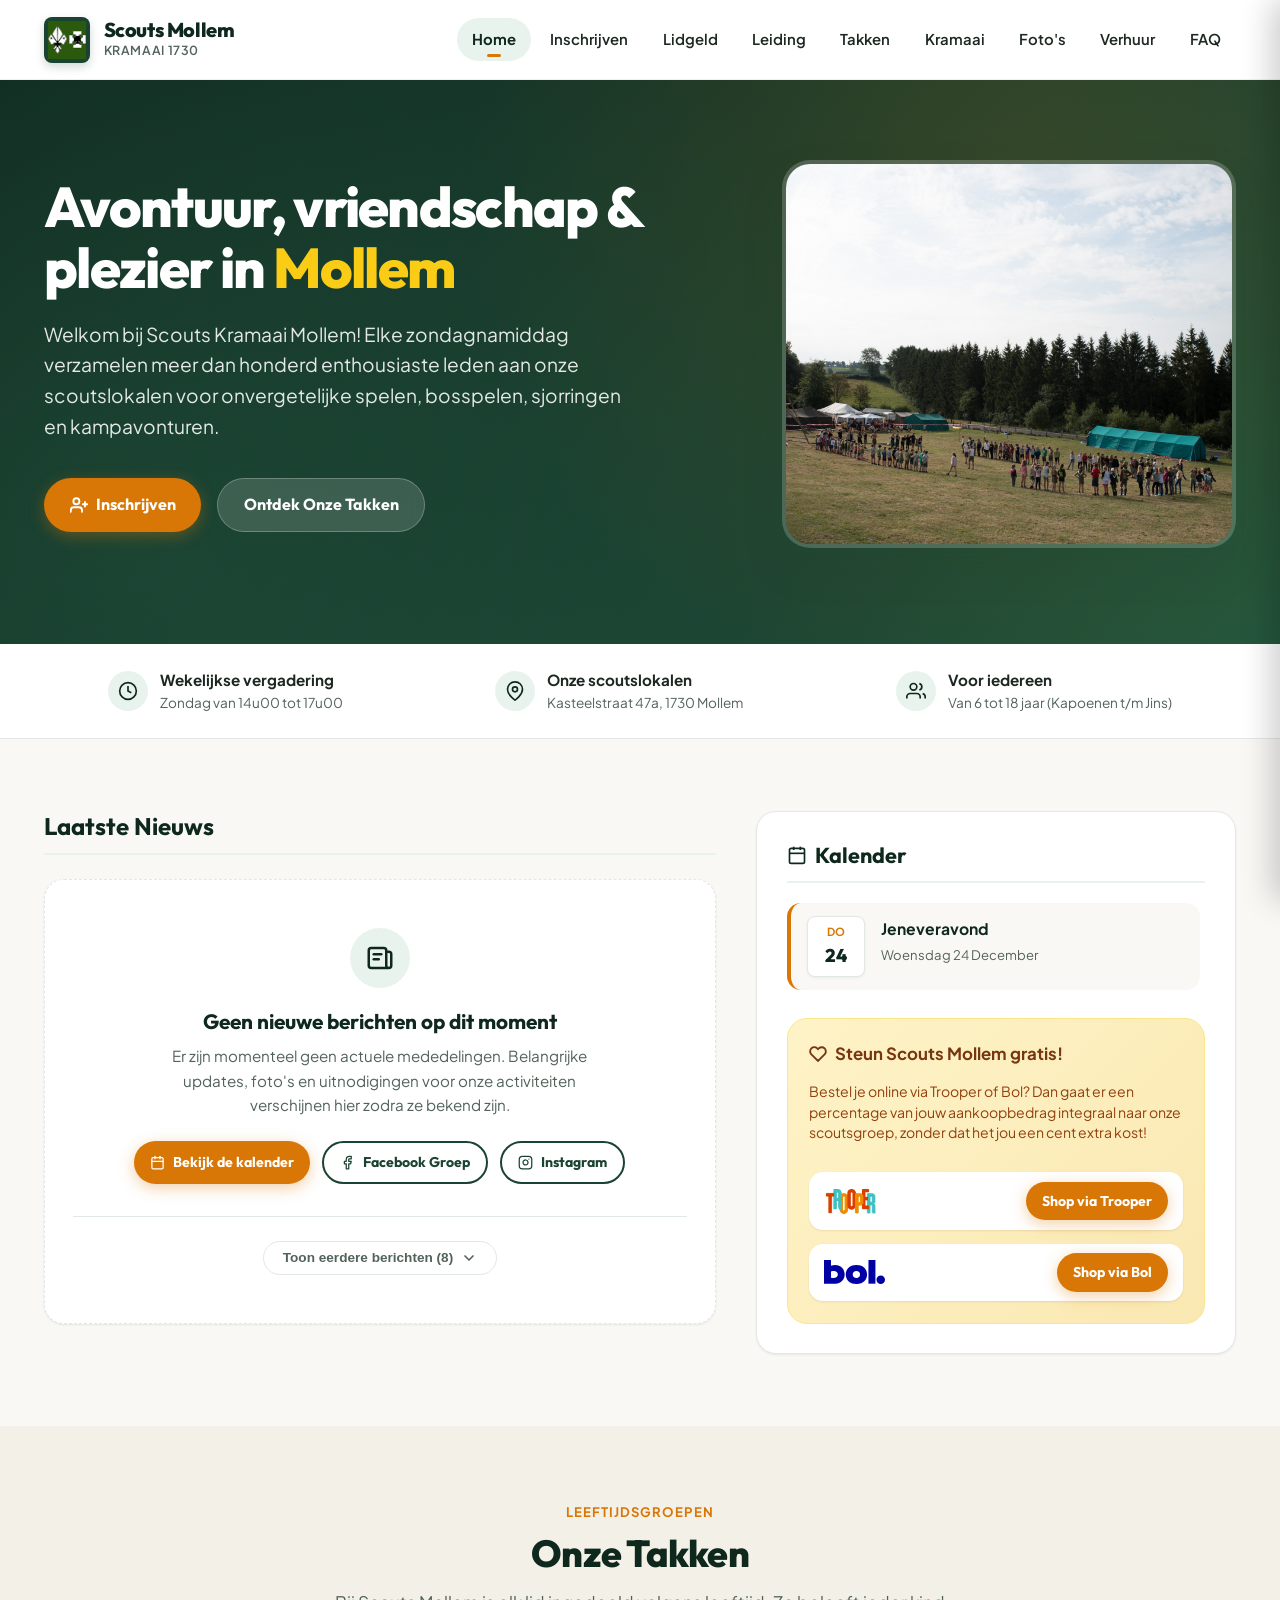
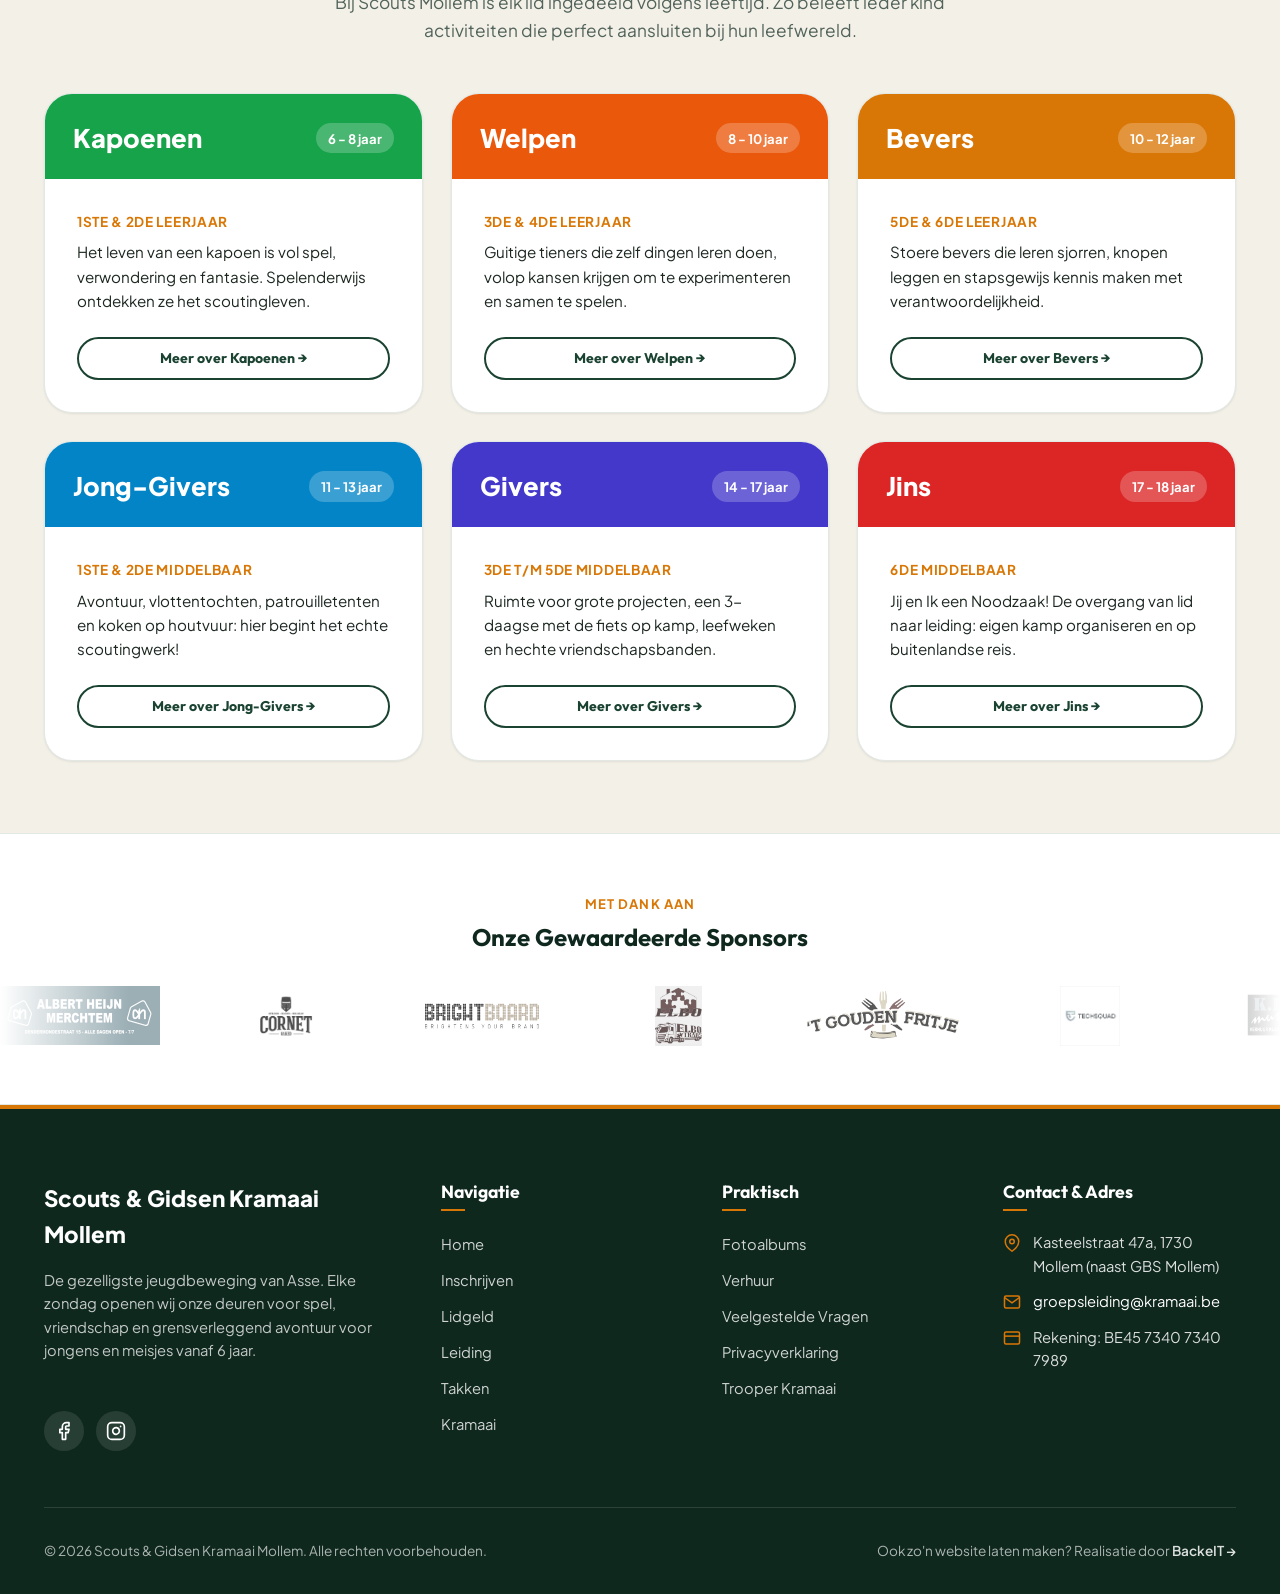
==== index.html @ 18ff83f7 "Initial commit" ====
<!DOCTYPE html>
<html lang="nl">

<head>
  <meta charset="UTF-8" />
  <meta name="viewport" content="width=device-width, initial-scale=1.0" />
  <title>Scouts & Gidsen Kramaai Mollem | Welkom</title>
  <meta name="description"
    content="Officiële website van Scouts & Gidsen Kramaai Mollem. Ontdek onze wekelijkse vergaderingen, takken, kalender, inschrijvingen en sfeerbeelden." />
  <link rel="icon" type="image/png" href="assets/images/brand/favicon.png" />
  <link rel="stylesheet" href="assets/css/style.css" />
  <script src="assets/js/components.js"></script>
</head>

<body>

  <!-- Navigatie Component -->
  <site-header></site-header>

  <main>
    <!-- Hero Sectie -->
    <section class="hero">
      <div class="container hero-grid">
        <div class="hero-content">
          <h1 class="hero-title">
            Avontuur, vriendschap & plezier in <span>Mollem</span>
          </h1>
          <p class="hero-description">
            Welkom bij Scouts Kramaai Mollem! Elke zondagnamiddag verzamelen meer dan honderd enthousiaste
            leden aan onze scoutslokalen voor onvergetelijke spelen, bosspelen, sjorringen en kampavonturen.
          </p>
          <div class="hero-actions">
            <a href="inschrijven.html" class="btn btn-primary">
              <svg width="18" height="18" viewBox="0 0 24 24" fill="none" stroke="currentColor" stroke-width="2.5"
                stroke-linecap="round" stroke-linejoin="round">
                <path d="M16 21v-2a4 4 0 0 0-4-4H5a4 4 0 0 0-4 4v2"></path>
                <circle cx="8.5" cy="7" r="4"></circle>
                <line x1="20" y1="8" x2="20" y2="14"></line>
                <line x1="23" y1="11" x2="17" y2="11"></line>
              </svg>
              Inschrijven
            </a>
            <a href="takken.html" class="btn btn-secondary">Ontdek Onze Takken</a>
          </div>
        </div>

        <div class="hero-card">
          <img src="assets/images/hero/kamp-1.jpg" alt="Scouts Kramaai Mollem op kamp" />
        </div>
      </div>
    </section>

    <!-- Belangrijke Info Strook -->
    <section style="background:var(--color-surface); border-bottom:1px solid var(--color-border); padding:1.5rem 0;">
      <div class="container"
        style="display:flex; flex-wrap:wrap; justify-content:space-around; gap:1.5rem; text-align:center;">
        <div style="display:flex; align-items:center; gap:0.75rem;">
          <div
            style="width:40px; height:40px; border-radius:50%; background:var(--color-primary-subtle); display:flex; align-items:center; justify-content:center; color:var(--color-primary-dark);">
            <svg width="20" height="20" viewBox="0 0 24 24" fill="none" stroke="currentColor" stroke-width="2">
              <circle cx="12" cy="12" r="10"></circle>
              <polyline points="12 6 12 12 16 14"></polyline>
            </svg>
          </div>
          <div style="text-align:left;">
            <div style="font-weight:700; font-size:0.95rem;">Wekelijkse vergadering</div>
            <div style="font-size:0.85rem; color:var(--color-text-muted);">Zondag van 14u00 tot 17u00</div>
          </div>
        </div>

        <div style="display:flex; align-items:center; gap:0.75rem;">
          <div
            style="width:40px; height:40px; border-radius:50%; background:var(--color-primary-subtle); display:flex; align-items:center; justify-content:center; color:var(--color-primary-dark);">
            <svg width="20" height="20" viewBox="0 0 24 24" fill="none" stroke="currentColor" stroke-width="2">
              <path d="M21 10c0 7-9 13-9 13s-9-6-9-13a9 9 0 0 1 18 0z"></path>
              <circle cx="12" cy="10" r="3"></circle>
            </svg>
          </div>
          <div style="text-align:left;">
            <div style="font-weight:700; font-size:0.95rem;">Onze scoutslokalen</div>
            <div style="font-size:0.85rem; color:var(--color-text-muted);">Kasteelstraat 47a, 1730 Mollem</div>
          </div>
        </div>

        <div style="display:flex; align-items:center; gap:0.75rem;">
          <div
            style="width:40px; height:40px; border-radius:50%; background:var(--color-primary-subtle); display:flex; align-items:center; justify-content:center; color:var(--color-primary-dark);">
            <svg width="20" height="20" viewBox="0 0 24 24" fill="none" stroke="currentColor" stroke-width="2">
              <path d="M17 21v-2a4 4 0 0 0-4-4H5a4 4 0 0 0-4 4v2"></path>
              <circle cx="9" cy="7" r="4"></circle>
              <path d="M23 21v-2a4 4 0 0 0-3-3.87"></path>
              <path d="M16 3.13a4 4 0 0 1 0 7.75"></path>
            </svg>
          </div>
          <div style="text-align:left;">
            <div style="font-weight:700; font-size:0.95rem;">Voor iedereen</div>
            <div style="font-size:0.85rem; color:var(--color-text-muted);">Van 6 tot 18 jaar (Kapoenen t/m Jins)</div>
          </div>
        </div>
      </div>
    </section>

    <!-- Main Content: Nieuws & Kalender (Live Feeds) -->
    <section class="section" id="nieuws-kalender">
      <div class="container">
        <div class="home-split-grid">

          <!-- Linkerkolom: Nieuwsberichten -->
          <div class="news-feed-column">
            <div class="news-header-box">
              <h2>Laatste Nieuws</h2>
            </div>

            <div id="newsFeedContainer">
              <div style="padding:2rem; text-align:center; color:var(--color-text-muted);">
                <p>Nieuwsberichten laden...</p>
              </div>
            </div>
          </div>

          <!-- Rechterkolom: Kalender & Steunacties -->
          <aside class="calendar-column" id="kalender">
            <div class="calendar-box">
              <div class="calendar-header">
                <h3>
                  <svg width="20" height="20" viewBox="0 0 24 24" fill="none" stroke="currentColor" stroke-width="2">
                    <rect x="3" y="4" width="18" height="18" rx="2" ry="2"></rect>
                    <line x1="16" y1="2" x2="16" y2="6"></line>
                    <line x1="8" y1="2" x2="8" y2="6"></line>
                    <line x1="3" y1="10" x2="21" y2="10"></line>
                  </svg>
                  Kalender
                </h3>
              </div>

              <!-- Dynamische Kalender Items -->
              <div class="calendar-list" id="calendarListContainer">
                <div style="padding:1.5rem 0; text-align:center; color:var(--color-text-muted);">
                  <p>Kalender laden...</p>
                </div>
              </div>

              <!-- Trooper & Steun Acties -->
              <div class="steun-widget">
                <div class="steun-title">
                  <svg width="18" height="18" viewBox="0 0 24 24" fill="none" stroke="currentColor" stroke-width="2.5">
                    <path
                      d="M20.84 4.61a5.5 5.5 0 0 0-7.78 0L12 5.67l-1.06-1.06a5.5 5.5 0 0 0-7.78 7.78l1.06 1.06L12 21.23l7.78-7.78 1.06-1.06a5.5 5.5 0 0 0 0-7.78z">
                    </path>
                  </svg>
                  Steun Scouts Mollem gratis!
                </div>
                <p class="steun-text">
                  Bestel je online via Trooper of Bol? Dan gaat er een percentage van jouw aankoopbedrag integraal naar
                  onze
                  scoutsgroep, zonder dat het jou een cent extra kost!
                </p>
                <div class="steun-badge">
                  <img src="assets/images/brand/trooper.gif" alt="Trooper logo" />
                  <a href="https://www.trooper.be/kramaai" target="_blank" rel="noopener noreferrer"
                    class="btn btn-sm btn-primary">
                    Shop via Trooper
                  </a>
                </div>
                <div class="steun-badge">
                  <img src="assets/images/brand/bol.svg" alt="Bol logo" style="height: 24px; width: auto;" />
                  <a href="https://partner.bol.com/click/click?p=2&t=url&s=39069&f=TXL&url=https%3A%2F%2Fwww.bol.com%2Fbe%2F&name=de%20winkel%20van%20ons%20allemaal"
                    target="_blank" rel="noopener noreferrer" class="btn btn-sm btn-primary">
                    Shop via Bol
                  </a>
                </div>
              </div>
            </div>
          </aside>

        </div>
      </div>
    </section>

    <!-- Takken Highlight Sectie -->
    <section class="section section-alt">
      <div class="container">
        <div class="section-header">
          <span class="section-tag">Leeftijdsgroepen</span>
          <h2 class="section-title">Onze Takken</h2>
          <p class="section-subtitle">
            Bij Scouts Mollem is elk lid ingedeeld volgens leeftijd. Zo beleeft ieder kind activiteiten die perfect
            aansluiten bij hun leefwereld.
          </p>
        </div>

        <div class="takken-grid">
          <!-- Kapoenen -->
          <div class="tak-card">
            <div class="tak-card-header" style="background:var(--tak-kapoenen);">
              <span class="tak-card-title">Kapoenen</span>
              <span class="tak-card-age">6 - 8 jaar</span>
            </div>
            <div class="tak-card-body">
              <div class="tak-card-grades">1ste & 2de leerjaar</div>
              <p class="tak-card-desc">Het leven van een kapoen is vol spel, verwondering en fantasie. Spelenderwijs
                ontdekken ze het scoutingleven.</p>
              <a href="takken.html#kapoenen" class="btn btn-outline btn-sm">Meer over Kapoenen &rarr;</a>
            </div>
          </div>

          <!-- Welpen -->
          <div class="tak-card">
            <div class="tak-card-header" style="background:var(--tak-welpen);">
              <span class="tak-card-title">Welpen</span>
              <span class="tak-card-age">8 - 10 jaar</span>
            </div>
            <div class="tak-card-body">
              <div class="tak-card-grades">3de & 4de leerjaar</div>
              <p class="tak-card-desc">Guitige tieners die zelf dingen leren doen, volop kansen krijgen om te
                experimenteren en samen te spelen.</p>
              <a href="takken.html#welpen" class="btn btn-outline btn-sm">Meer over Welpen &rarr;</a>
            </div>
          </div>

          <!-- Bevers -->
          <div class="tak-card">
            <div class="tak-card-header" style="background:var(--tak-bevers);">
              <span class="tak-card-title">Bevers</span>
              <span class="tak-card-age">10 - 12 jaar</span>
            </div>
            <div class="tak-card-body">
              <div class="tak-card-grades">5de & 6de leerjaar</div>
              <p class="tak-card-desc">Stoere bevers die leren sjorren, knopen leggen en stapsgewijs kennis maken met
                verantwoordelijkheid.</p>
              <a href="takken.html#bevers" class="btn btn-outline btn-sm">Meer over Bevers &rarr;</a>
            </div>
          </div>

          <!-- Jong-Givers -->
          <div class="tak-card">
            <div class="tak-card-header" style="background:var(--tak-jonggivers);">
              <span class="tak-card-title">Jong-Givers</span>
              <span class="tak-card-age">11 - 13 jaar</span>
            </div>
            <div class="tak-card-body">
              <div class="tak-card-grades">1ste & 2de middelbaar</div>
              <p class="tak-card-desc">Avontuur, vlottentochten, patrouilletenten en koken op houtvuur: hier begint het
                echte scoutingwerk!</p>
              <a href="takken.html#jonggivers" class="btn btn-outline btn-sm">Meer over Jong-Givers &rarr;</a>
            </div>
          </div>

          <!-- Givers -->
          <div class="tak-card">
            <div class="tak-card-header" style="background:var(--tak-givers);">
              <span class="tak-card-title">Givers</span>
              <span class="tak-card-age">14 - 17 jaar</span>
            </div>
            <div class="tak-card-body">
              <div class="tak-card-grades">3de t/m 5de middelbaar</div>
              <p class="tak-card-desc">Ruimte voor grote projecten, een 3-daagse met de fiets op kamp, leefweken en
                hechte vriendschapsbanden.</p>
              <a href="takken.html#givers" class="btn btn-outline btn-sm">Meer over Givers &rarr;</a>
            </div>
          </div>

          <!-- Jins -->
          <div class="tak-card">
            <div class="tak-card-header" style="background:var(--tak-jins);">
              <span class="tak-card-title">Jins</span>
              <span class="tak-card-age">17 - 18 jaar</span>
            </div>
            <div class="tak-card-body">
              <div class="tak-card-grades">6de middelbaar</div>
              <p class="tak-card-desc">Jij en Ik een Noodzaak! De overgang van lid naar leiding: eigen kamp organiseren
                en op buitenlandse reis.</p>
              <a href="takken.html#jins" class="btn btn-outline btn-sm">Meer over Jins &rarr;</a>
            </div>
          </div>
        </div>
      </div>
    </section>

    <!-- Sponsor Carrousel / Marquee -->
    <section class="sponsors-section">
      <div class="container">
        <div class="sponsors-title-wrap">
          <span class="section-tag">Met dank aan</span>
          <h3 style="font-size:1.5rem; color:var(--color-primary-dark);">Onze Gewaardeerde Sponsors</h3>
        </div>
      </div>
      <div class="sponsors-track-container">
        <div class="sponsors-track" id="sponsorsTrack">
          <!-- Dynamisch gevuld via main.js & data.js -->
        </div>
      </div>
    </section>
  </main>

  <!-- Footer Component -->
  <site-footer></site-footer>

  <script src="assets/js/data.js"></script>
  <script src="assets/js/main.js"></script>
  <script src="assets/js/calendar-news.js"></script>
</body>

</html>
---- assets/css/style.css ----
/* ==========================================================================
   Scouts & Gidsen Kramaai Mollem - Stijlgids & Design Systeem
   Zero-dependency Vanilla CSS met moderne scouts-identiteit
   ========================================================================== */

@import url('https://fonts.googleapis.com/css2?family=Outfit:wght@400;500;600;700;800&family=Plus+Jakarta+Sans:ital,wght@0,400;0,500;0,600;0,700;1,400&display=swap');

:root {
  /* Scouts Kleurenpalet */
  --color-primary: #1b4332;
  --color-primary-dark: #0f281e;
  --color-primary-light: #2d6a4f;
  --color-primary-subtle: #e8f3ee;
  
  --color-accent: #d97706;
  --color-accent-hover: #b45309;
  --color-accent-light: #fef3c7;
  
  --color-warm-khaki: #f4ede4;
  --color-warm-bg: #faf8f5;
  --color-surface: #ffffff;
  --color-surface-hover: #f9fbf9;
  
  --color-text-main: #1c2720;
  --color-text-muted: #52635a;
  --color-text-light: #ffffff;
  
  --color-border: #e2e8e4;
  --color-border-subtle: #edf2ee;

  /* Takken Identiteitskleuren */
  --tak-kapoenen: #16a34a;
  --tak-welpen: #ea580c;
  --tak-bevers: #d97706;
  --tak-jonggivers: #0284c7;
  --tak-givers: #4338ca;
  --tak-jins: #dc2626;
  --tak-groep: #1b4332;

  /* Typografie & Maatvoering */
  --font-heading: 'Outfit', -apple-system, BlinkMacSystemFont, 'Segoe UI', Roboto, sans-serif;
  --font-body: 'Plus Jakarta Sans', -apple-system, BlinkMacSystemFont, 'Segoe UI', Roboto, sans-serif;

  --shadow-sm: 0 1px 3px rgba(0, 0, 0, 0.05), 0 1px 2px rgba(0, 0, 0, 0.03);
  --shadow-md: 0 4px 12px rgba(27, 67, 50, 0.08), 0 2px 4px rgba(0, 0, 0, 0.04);
  --shadow-lg: 0 12px 30px rgba(27, 67, 50, 0.12), 0 4px 10px rgba(0, 0, 0, 0.06);
  --shadow-xl: 0 20px 40px rgba(27, 67, 50, 0.16);

  --radius-sm: 8px;
  --radius-md: 14px;
  --radius-lg: 20px;
  --radius-xl: 28px;
  --radius-full: 9999px;

  --header-height: 80px;
  --transition: all 0.25s cubic-bezier(0.16, 1, 0.3, 1);
}

/* Reset & Basis */
*, *::before, *::after {
  box-sizing: border-box;
  margin: 0;
  padding: 0;
}

html {
  scroll-behavior: smooth;
  font-size: 16px;
}

body {
  font-family: var(--font-body);
  color: var(--color-text-main);
  background-color: var(--color-warm-bg);
  line-height: 1.6;
  -webkit-font-smoothing: antialiased;
  -moz-osx-font-smoothing: grayscale;
  display: flex;
  flex-direction: column;
  min-height: 100vh;
}

h1, h2, h3, h4, h5, h6 {
  font-family: var(--font-heading);
  font-weight: 700;
  line-height: 1.25;
  color: var(--color-primary-dark);
  overflow-wrap: break-word;
  word-wrap: break-word;
}

p {
  margin-bottom: 1rem;
}

p:last-child {
  margin-bottom: 0;
}

a {
  color: var(--color-primary-light);
  text-decoration: none;
  transition: var(--transition);
}

a:hover {
  color: var(--color-accent);
}

img {
  max-width: 100%;
  height: auto;
  display: block;
}

.container {
  width: 100%;
  max-width: 1240px;
  margin: 0 auto;
  padding: 0 1.5rem;
}

/* ==========================================================================
   Header & Navigatiebar
   ========================================================================== */
.site-header {
  position: sticky;
  top: 0;
  z-index: 1000;
  background: rgba(255, 255, 255, 0.92);
  backdrop-filter: blur(14px);
  -webkit-backdrop-filter: blur(14px);
  border-bottom: 1px solid rgba(27, 67, 50, 0.08);
  height: var(--header-height);
  display: flex;
  align-items: center;
  transition: var(--transition);
}

.nav-wrapper {
  display: flex;
  align-items: center;
  justify-content: space-between;
  width: 100%;
}

.brand-link {
  display: flex;
  align-items: center;
  gap: 0.85rem;
  text-decoration: none;
}

.brand-logo {
  width: 46px;
  height: 46px;
  border-radius: var(--radius-sm);
  background: var(--color-primary);
  display: flex;
  align-items: center;
  justify-content: center;
  box-shadow: 0 4px 10px rgba(27, 67, 50, 0.2);
  overflow: hidden;
  padding: 4px;
}

.brand-logo img {
  width: 100%;
  height: 100%;
  object-fit: contain;
}

.brand-title {
  display: flex;
  flex-direction: column;
}

.brand-title .group-name {
  font-family: var(--font-heading);
  font-weight: 800;
  font-size: 1.25rem;
  color: var(--color-primary-dark);
  letter-spacing: -0.02em;
  line-height: 1.1;
}

.brand-title .group-tag {
  font-size: 0.78rem;
  color: var(--color-text-muted);
  font-weight: 600;
  text-transform: uppercase;
  letter-spacing: 0.05em;
}

.main-nav {
  display: flex;
  align-items: center;
  gap: 0.25rem;
}

.nav-list {
  display: flex;
  align-items: center;
  list-style: none;
  gap: 0.25rem;
}

.nav-link {
  padding: 0.6rem 0.95rem;
  font-size: 0.93rem;
  font-weight: 600;
  color: var(--color-text-main);
  border-radius: var(--radius-full);
  transition: var(--transition);
  position: relative;
  display: inline-flex;
  align-items: center;
}

.nav-link:hover {
  color: var(--color-primary);
  background: var(--color-primary-subtle);
}

.nav-link.active {
  color: var(--color-primary-dark);
  background: var(--color-primary-subtle);
  font-weight: 700;
}

.nav-link.active::after {
  content: '';
  position: absolute;
  bottom: 4px;
  left: 50%;
  transform: translateX(-50%);
  width: 14px;
  height: 3px;
  background: var(--color-accent);
  border-radius: var(--radius-full);
}

.nav-cta {
  background: var(--color-accent) !important;
  color: #ffffff !important;
  box-shadow: 0 2px 8px rgba(217, 119, 6, 0.3);
  margin-left: 0.5rem;
}

.nav-cta:hover {
  background: var(--color-accent-hover) !important;
  box-shadow: 0 4px 12px rgba(217, 119, 6, 0.4);
  transform: translateY(-1px);
}

/* Mobiel Menu Toggle */
.mobile-toggle {
  display: none;
  background: transparent;
  border: none;
  cursor: pointer;
  padding: 0.5rem;
  border-radius: var(--radius-sm);
  color: var(--color-primary-dark);
}

.mobile-toggle svg {
  width: 28px;
  height: 28px;
}

/* ==========================================================================
   Hero Sectie
   ========================================================================== */
.hero {
  position: relative;
  background: linear-gradient(135deg, var(--color-primary-dark) 0%, var(--color-primary) 70%, #22573d 100%);
  color: #ffffff;
  padding: 5rem 0 6rem;
  overflow: hidden;
}

.hero::before {
  content: '';
  position: absolute;
  top: 0;
  left: 0;
  right: 0;
  bottom: 0;
  background: radial-gradient(circle at 80% 20%, rgba(217, 119, 6, 0.15), transparent 50%),
              radial-gradient(circle at 10% 80%, rgba(45, 106, 79, 0.3), transparent 60%);
  pointer-events: none;
}

.hero-grid {
  display: grid;
  grid-template-columns: 1.2fr 0.8fr;
  gap: 3.5rem;
  align-items: center;
  position: relative;
  z-index: 1;
}

.hero-badge {
  display: inline-flex;
  align-items: center;
  gap: 0.5rem;
  background: rgba(255, 255, 255, 0.12);
  backdrop-filter: blur(8px);
  padding: 0.4rem 1rem;
  border-radius: var(--radius-full);
  font-size: 0.85rem;
  font-weight: 600;
  color: #ffffff;
  border: 1px solid rgba(255, 255, 255, 0.2);
  margin-bottom: 1.5rem;
}

.hero-badge .dot {
  width: 8px;
  height: 8px;
  background: var(--color-accent);
  border-radius: 50%;
  box-shadow: 0 0 10px var(--color-accent);
}

.hero-title {
  font-size: 3.5rem;
  font-weight: 800;
  color: #ffffff;
  line-height: 1.1;
  letter-spacing: -0.03em;
  margin-bottom: 1.25rem;
}

.hero-title span {
  color: #facc15;
}

.hero-description {
  font-size: 1.2rem;
  color: rgba(255, 255, 255, 0.88);
  margin-bottom: 2.25rem;
  max-width: 600px;
  line-height: 1.6;
}

.hero-actions {
  display: flex;
  flex-wrap: wrap;
  gap: 1rem;
}

.hero-card {
  position: relative;
  border-radius: var(--radius-xl);
  overflow: hidden;
  box-shadow: var(--shadow-xl);
  border: 4px solid rgba(255, 255, 255, 0.15);
  background: rgba(255, 255, 255, 0.05);
}

.hero-card img {
  width: 100%;
  height: 380px;
  object-fit: cover;
  transition: transform 0.6s ease;
}

.hero-card:hover img {
  transform: scale(1.03);
}

.hero-card-badge {
  position: absolute;
  bottom: 1.25rem;
  left: 1.25rem;
  right: 1.25rem;
  background: rgba(15, 40, 30, 0.85);
  backdrop-filter: blur(10px);
  padding: 1rem 1.25rem;
  border-radius: var(--radius-md);
  border: 1px solid rgba(255, 255, 255, 0.15);
  display: flex;
  justify-content: space-between;
  align-items: center;
}

.hero-card-badge .loc-title {
  font-weight: 700;
  font-size: 1.05rem;
  color: #ffffff;
}

.hero-card-badge .loc-sub {
  font-size: 0.82rem;
  color: rgba(255, 255, 255, 0.75);
}

/* Knoppen */
.btn {
  display: inline-flex;
  align-items: center;
  justify-content: center;
  gap: 0.5rem;
  font-family: var(--font-heading);
  font-weight: 700;
  font-size: 1rem;
  padding: 0.85rem 1.6rem;
  border-radius: var(--radius-full);
  cursor: pointer;
  transition: var(--transition);
  border: none;
  text-decoration: none;
  white-space: nowrap;
}

.btn-primary {
  background: var(--color-accent);
  color: #ffffff;
  box-shadow: 0 4px 15px rgba(217, 119, 6, 0.35);
}

.btn-primary:hover {
  background: var(--color-accent-hover);
  color: #ffffff;
  transform: translateY(-2px);
  box-shadow: 0 6px 20px rgba(217, 119, 6, 0.45);
}

.btn-secondary {
  background: rgba(255, 255, 255, 0.15);
  color: #ffffff;
  backdrop-filter: blur(6px);
  border: 1px solid rgba(255, 255, 255, 0.25);
}

.btn-secondary:hover {
  background: rgba(255, 255, 255, 0.25);
  color: #ffffff;
  transform: translateY(-2px);
}

.btn-outline {
  background: transparent;
  color: var(--color-primary);
  border: 2px solid var(--color-primary);
}

.btn-outline:hover {
  background: var(--color-primary);
  color: #ffffff;
}

.btn-white {
  background: #ffffff;
  color: var(--color-primary-dark);
  border: 2px solid var(--color-primary);
  font-weight: 600;
}

.btn-white:hover {
  background: var(--color-primary-dark);
  color: #ffffff;
  border-color: var(--color-primary-dark);
  transform: translateY(-2px);
  box-shadow: var(--shadow-sm);
}

.btn-sm {
  padding: 0.5rem 1rem;
  font-size: 0.88rem;
}

/* ==========================================================================
   Secties & Lay-out
   ========================================================================== */
.section {
  padding: 4.5rem 0;
}

.section-alt {
  background-color: var(--color-warm-khaki);
  background-color: #f3f0e8;
}

.section-header {
  text-align: center;
  max-width: 680px;
  margin: 0 auto 3rem;
}

.section-tag {
  display: inline-block;
  font-size: 0.82rem;
  font-weight: 700;
  text-transform: uppercase;
  letter-spacing: 0.08em;
  color: var(--color-accent);
  margin-bottom: 0.5rem;
}

.section-title {
  font-size: 2.35rem;
  font-weight: 800;
  color: var(--color-primary-dark);
  margin-bottom: 0.75rem;
  letter-spacing: -0.02em;
}

.section-subtitle {
  font-size: 1.08rem;
  color: var(--color-text-muted);
}

/* Cards & Surface */
.card {
  background: var(--color-surface);
  border-radius: var(--radius-lg);
  padding: 2rem;
  box-shadow: var(--shadow-sm);
  border: 1px solid var(--color-border);
  transition: var(--transition);
}

.card:hover {
  box-shadow: var(--shadow-md);
  transform: translateY(-2px);
}

.verhuur-status-card {
  padding: 2.5rem;
  text-align: center;
  margin-bottom: 2.5rem;
  display: flex;
  flex-direction: column;
  align-items: center;
}

.verhuur-status-card .btn {
  margin: 0 auto;
  max-width: 100%;
}

.faq-contact-card {
  max-width: 840px;
  margin: 3rem auto 0;
  text-align: center;
  padding: 2.5rem;
  background: var(--color-warm-khaki);
  border: none;
  display: flex;
  flex-direction: column;
  align-items: center;
}

.faq-contact-card .btn {
  margin: 0 auto;
  max-width: 100%;
}

.privacy-card {
  padding: 2.5rem;
  margin-bottom: 2rem;
}

.page-banner-title,
.section > .container > h1[style*="font-size:3rem"] {
  font-size: clamp(1.85rem, 6vw, 3rem) !important;
  color: #ffffff !important;
  margin-bottom: 1rem;
  word-wrap: break-word;
  overflow-wrap: break-word;
  hyphens: auto;
}

/* ==========================================================================
   Homepage Split: Nieuws & Kalender
   ========================================================================== */
.home-split-grid {
  display: grid;
  grid-template-columns: 1.4fr 1fr;
  gap: 2.5rem;
  align-items: start;
}

/* Nieuws Feed */
.news-header-box {
  display: flex;
  justify-content: space-between;
  align-items: center;
  margin-bottom: 1.5rem;
  padding-bottom: 0.75rem;
  border-bottom: 2px solid var(--color-primary-subtle);
}

.news-card {
  background: var(--color-surface);
  border-radius: var(--radius-lg);
  overflow: hidden;
  box-shadow: var(--shadow-sm);
  border: 1px solid var(--color-border);
  margin-bottom: 1.5rem;
  transition: var(--transition);
}

.news-card:hover {
  box-shadow: var(--shadow-md);
  border-color: rgba(45, 106, 79, 0.3);
}

.news-card-img-wrap {
  position: relative;
  max-height: 280px;
  overflow: hidden;
}

.news-card-img {
  width: 100%;
  height: 260px;
  object-fit: cover;
  transition: transform 0.4s ease;
}

.news-card:hover .news-card-img {
  transform: scale(1.02);
}

.news-card-body {
  padding: 1.75rem;
}

.news-card-tag {
  display: inline-block;
  background: var(--color-primary-subtle);
  color: var(--color-primary-dark);
  font-size: 0.78rem;
  font-weight: 700;
  padding: 0.25rem 0.65rem;
  border-radius: var(--radius-full);
  margin-bottom: 0.75rem;
  text-transform: uppercase;
  letter-spacing: 0.04em;
}

.news-card-title {
  font-size: 1.45rem;
  font-weight: 700;
  margin-bottom: 0.85rem;
  color: var(--color-primary-dark);
}

.news-card-content {
  font-size: 0.98rem;
  color: var(--color-text-main);
  line-height: 1.6;
}

.news-card-content a {
  color: var(--color-accent);
  font-weight: 600;
  text-decoration: underline;
}

/* Nieuws Lege Toestand (Empty State) */
.news-empty-card {
  background: var(--color-surface);
  border-radius: var(--radius-lg);
  border: 1px dashed var(--color-border);
  padding: 3rem 1.75rem;
  text-align: center;
  box-shadow: var(--shadow-sm);
  transition: var(--transition);
}

.news-empty-card:hover {
  border-color: rgba(45, 106, 79, 0.4);
}

.news-empty-icon {
  width: 60px;
  height: 60px;
  margin: 0 auto 1.25rem;
  border-radius: 50%;
  background: var(--color-primary-subtle);
  color: var(--color-primary-dark);
  display: flex;
  align-items: center;
  justify-content: center;
}

.news-empty-title {
  font-size: 1.3rem;
  font-weight: 700;
  color: var(--color-primary-dark);
  margin-bottom: 0.65rem;
}

.news-empty-text {
  font-size: 0.95rem;
  color: var(--color-text-muted);
  max-width: 460px;
  margin: 0 auto 1.5rem;
  line-height: 1.6;
}

.news-empty-actions {
  display: flex;
  flex-wrap: wrap;
  justify-content: center;
  gap: 0.75rem;
}

.news-archive-wrap {
  margin-top: 2rem;
  padding-top: 1.5rem;
  border-top: 1px solid var(--color-border);
}

.news-archive-toggle {
  display: inline-flex;
  align-items: center;
  gap: 0.5rem;
  background: var(--color-surface);
  border: 1px solid var(--color-border);
  border-radius: var(--radius-full);
  padding: 0.5rem 1.15rem;
  font-size: 0.85rem;
  font-weight: 600;
  color: var(--color-text-muted);
  cursor: pointer;
  transition: var(--transition);
}

.news-archive-toggle:hover {
  color: var(--color-primary-dark);
  border-color: var(--color-primary);
  background: var(--color-primary-subtle);
}

.news-archive-toggle svg {
  transition: transform 0.25s ease;
}

.news-archive-toggle.open svg {
  transform: rotate(180deg);
}

.news-archive-list {
  margin-top: 1.5rem;
  text-align: left;
}

.news-card.archived {
  opacity: 0.88;
  border-style: dashed;
}

.news-card.archived:hover {
  opacity: 1;
  border-style: solid;
}

.news-card-tag.archived {
  background: var(--color-surface-hover);
  color: var(--color-text-muted);
  border: 1px solid var(--color-border);
}

/* Kalender Sidebar */
.calendar-box {
  background: var(--color-surface);
  border-radius: var(--radius-lg);
  padding: 1.85rem;
  box-shadow: var(--shadow-sm);
  border: 1px solid var(--color-border);
  position: sticky;
  top: calc(var(--header-height) + 1.5rem);
}

.calendar-header {
  display: flex;
  justify-content: space-between;
  align-items: center;
  margin-bottom: 1.25rem;
  padding-bottom: 0.75rem;
  border-bottom: 2px solid var(--color-primary-subtle);
}

.calendar-header h3 {
  font-size: 1.35rem;
  display: flex;
  align-items: center;
  gap: 0.5rem;
}


.calendar-list {
  display: flex;
  flex-direction: column;
  gap: 0.85rem;
  max-height: 540px;
  overflow-y: auto;
  padding-right: 0.35rem;
}

.calendar-list::-webkit-scrollbar {
  width: 6px;
}

.calendar-list::-webkit-scrollbar-thumb {
  background: var(--color-border);
  border-radius: var(--radius-full);
}

.calendar-item {
  display: flex;
  align-items: flex-start;
  gap: 1rem;
  padding: 0.85rem 1rem;
  border-radius: var(--radius-md);
  background: var(--color-warm-bg);
  border-left: 4px solid var(--color-accent);
  transition: var(--transition);
}

.calendar-item:hover {
  background: var(--color-primary-subtle);
  border-left-color: var(--color-primary);
  transform: translateX(3px);
}

.calendar-date-badge {
  display: flex;
  flex-direction: column;
  align-items: center;
  justify-content: center;
  min-width: 58px;
  padding: 0.35rem;
  background: #ffffff;
  border-radius: var(--radius-sm);
  box-shadow: 0 1px 3px rgba(0, 0, 0, 0.06);
  border: 1px solid var(--color-border);
}

.calendar-date-badge .day-text {
  font-size: 0.7rem;
  font-weight: 700;
  text-transform: uppercase;
  color: var(--color-accent);
}

.calendar-date-badge .date-num {
  font-size: 1.15rem;
  font-weight: 800;
  font-family: var(--font-heading);
  color: var(--color-primary-dark);
}

.calendar-event-info {
  flex: 1;
}

.calendar-event-title {
  font-weight: 700;
  font-size: 0.98rem;
  color: var(--color-primary-dark);
  margin-bottom: 0.15rem;
}

.calendar-event-time {
  font-size: 0.82rem;
  color: var(--color-text-muted);
}

/* Widgets in Sidebar: Trooper & Steun */
.steun-widget {
  margin-top: 1.75rem;
  background: linear-gradient(135deg, #fef3c7 0%, #fae8b2 100%);
  border: 1px solid #fde68a;
  border-radius: var(--radius-lg);
  padding: 1.35rem;
  display: flex;
  flex-direction: column;
  gap: 0.85rem;
}

.steun-title {
  font-size: 1.05rem;
  font-weight: 700;
  color: #78350f;
  display: flex;
  align-items: center;
  gap: 0.5rem;
}

.steun-text {
  font-size: 0.88rem;
  color: #92400e;
  line-height: 1.45;
}

.steun-badge {
  display: flex;
  align-items: center;
  justify-content: space-between;
  background: #ffffff;
  padding: 0.6rem 0.9rem;
  border-radius: var(--radius-md);
  box-shadow: var(--shadow-sm);
}

.steun-badge img {
  height: 28px;
  object-fit: contain;
}

/* ==========================================================================
   Takken Overzicht & Detail
   ========================================================================== */
.takken-grid {
  display: grid;
  grid-template-columns: repeat(auto-fit, minmax(320px, 1fr));
  gap: 1.75rem;
}

.tak-card {
  background: var(--color-surface);
  border-radius: var(--radius-xl);
  overflow: hidden;
  box-shadow: var(--shadow-sm);
  border: 1px solid var(--color-border);
  transition: var(--transition);
  display: flex;
  flex-direction: column;
}

.tak-card:hover {
  box-shadow: var(--shadow-lg);
  transform: translateY(-4px);
}

.tak-card-header {
  padding: 1.5rem 1.75rem 1.25rem;
  color: #ffffff;
  display: flex;
  justify-content: space-between;
  align-items: center;
}

.tak-card-title {
  font-size: 1.6rem;
  font-weight: 800;
  color: #ffffff;
}

.tak-card-age {
  font-size: 0.82rem;
  font-weight: 700;
  background: rgba(255, 255, 255, 0.22);
  padding: 0.3rem 0.75rem;
  border-radius: var(--radius-full);
}

.tak-card-body {
  padding: 1.5rem 1.75rem;
  flex: 1;
  display: flex;
  flex-direction: column;
}

.tak-card-grades {
  font-size: 0.85rem;
  font-weight: 700;
  color: var(--color-accent);
  margin-bottom: 0.5rem;
  text-transform: uppercase;
  letter-spacing: 0.05em;
}

.tak-card-desc {
  font-size: 0.95rem;
  color: var(--color-text-main);
  margin-bottom: 1.5rem;
  flex: 1;
}

.tak-leaders-title {
  font-size: 0.88rem;
  font-weight: 700;
  color: var(--color-text-muted);
  text-transform: uppercase;
  letter-spacing: 0.04em;
  margin-bottom: 0.75rem;
  display: flex;
  align-items: center;
  gap: 0.4rem;
}

.tak-card-body {
  padding: 2rem;
}

.tak-leaders-box {
  background: var(--color-warm-bg);
  border-radius: var(--radius-md);
  padding: 1.25rem 1.5rem;
  border: 1px solid var(--color-border);
}

.tak-leaders-list {
  display: flex;
  flex-wrap: wrap;
  gap: 0.55rem 0.65rem;
  margin-top: 0.25rem;
}

.leader-tag {
  background: #ffffff;
  border: 1px solid var(--color-border);
  border-radius: var(--radius-full);
  padding: 0.4rem 0.85rem;
  display: inline-flex;
  align-items: center;
  gap: 0.45rem;
  font-size: 0.88rem;
  line-height: 1.35;
  box-shadow: 0 1px 2px rgba(0, 0, 0, 0.03);
  transition: transform 0.15s ease, box-shadow 0.15s ease, border-color 0.15s ease;
}

.leader-tag:hover {
  border-color: var(--color-primary-light);
  transform: translateY(-1px);
  box-shadow: 0 3px 8px rgba(0, 0, 0, 0.07);
}

.leader-tag .leader-name-group {
  display: inline-flex;
  align-items: center;
  gap: 0.35rem;
}

.leader-tag .leader-name {
  font-weight: 600;
  color: var(--color-primary-dark);
  letter-spacing: -0.01em;
}

.leader-tag .leader-star {
  color: var(--color-accent);
  font-weight: 700;
  font-size: 0.95rem;
  line-height: 1;
}

.leader-tag .leader-totem {
  color: var(--color-text-muted);
  font-size: 0.82rem;
  font-style: italic;
  font-weight: 400;
}

.leader-tag .leader-totem::before {
  content: '(';
}

.leader-tag .leader-totem::after {
  content: ')';
}

/* Takleiding accent tag */
.leader-tag.head {
  background: #fffdf5;
  border-color: #fde68a;
  box-shadow: 0 1px 3px rgba(217, 119, 6, 0.12);
}

.leader-tag.head .leader-name {
  color: #92400e;
  font-weight: 700;
}

.leader-tag.head .leader-totem {
  color: #b45309;
}

/* ==========================================================================
   Leiding Tabel & Filter
   ========================================================================== */
.filter-tabs {
  display: flex;
  flex-wrap: wrap;
  justify-content: center;
  gap: 0.5rem;
  margin-bottom: 2.5rem;
}

.filter-btn {
  padding: 0.55rem 1.25rem;
  border-radius: var(--radius-full);
  background: #ffffff;
  border: 1px solid var(--color-border);
  font-size: 0.92rem;
  font-weight: 600;
  cursor: pointer;
  color: var(--color-text-main);
  transition: var(--transition);
}

.filter-btn:hover {
  background: var(--color-primary-subtle);
  color: var(--color-primary-dark);
}

.filter-btn.active {
  background: var(--color-primary);
  color: #ffffff;
  border-color: var(--color-primary);
  box-shadow: 0 2px 8px rgba(27, 67, 50, 0.25);
}

.leiding-table-wrap {
  background: var(--color-surface);
  border-radius: var(--radius-lg);
  overflow-x: auto;
  -webkit-overflow-scrolling: touch;
  box-shadow: var(--shadow-sm);
  border: 1px solid var(--color-border);
}

.leiding-table {
  width: 100%;
  min-width: 560px;
  border-collapse: collapse;
  text-align: left;
}

.leiding-table th {
  background: var(--color-primary);
  color: #ffffff;
  font-family: var(--font-heading);
  font-weight: 700;
  padding: 1rem 1.25rem;
  font-size: 0.92rem;
  letter-spacing: 0.03em;
  text-transform: uppercase;
}

.leiding-table td {
  padding: 1rem 1.25rem;
  border-bottom: 1px solid var(--color-border-subtle);
  font-size: 0.95rem;
}

.leiding-table tr:last-child td {
  border-bottom: none;
}

.leiding-table tr:hover td {
  background: var(--color-surface-hover);
}

.leiding-table .leader-name {
  font-weight: 700;
  color: var(--color-primary-dark);
}

.leiding-table .leader-totem {
  color: var(--color-text-muted);
  font-style: italic;
}

.leiding-table .leader-email a,
.leiding-table .leader-phone a {
  color: var(--color-primary-light);
  font-weight: 600;
  display: inline-flex;
  align-items: center;
  gap: 0.35rem;
}

.leiding-table .leader-email a:hover,
.leiding-table .leader-phone a:hover {
  color: var(--color-accent);
}

/* ==========================================================================
   Kramaai Tijdschrift & PDF Downloads
   ========================================================================== */
.archive-year-box {
  margin-bottom: 3rem;
}

.archive-year-title {
  font-size: 1.6rem;
  font-weight: 800;
  color: var(--color-primary-dark);
  margin-bottom: 1.25rem;
  padding-bottom: 0.5rem;
  border-bottom: 2px solid var(--color-border);
  display: flex;
  align-items: center;
  gap: 0.6rem;
}

.editions-grid {
  display: grid;
  grid-template-columns: repeat(auto-fit, minmax(280px, 1fr));
  gap: 1.5rem;
}

.edition-card {
  background: var(--color-surface);
  border-radius: var(--radius-lg);
  padding: 1.5rem;
  border: 1px solid var(--color-border);
  box-shadow: var(--shadow-sm);
  display: flex;
  flex-direction: column;
  justify-content: space-between;
  gap: 1rem;
  transition: var(--transition);
}

.edition-card:hover {
  box-shadow: var(--shadow-md);
  transform: translateY(-3px);
  border-color: var(--color-primary-light);
}

.edition-info h4 {
  font-size: 1.2rem;
  margin-bottom: 0.35rem;
  color: var(--color-primary-dark);
}

.edition-tag {
  display: inline-block;
  background: var(--color-accent-light);
  color: #b45309;
  font-size: 0.75rem;
  font-weight: 700;
  padding: 0.2rem 0.55rem;
  border-radius: var(--radius-full);
  margin-bottom: 0.5rem;
}

/* ==========================================================================
   Foto Galerij
   ========================================================================== */
.photo-albums-grid {
  display: grid;
  grid-template-columns: repeat(auto-fit, minmax(300px, 1fr));
  gap: 1.75rem;
}

.photo-album-card {
  background: var(--color-surface);
  border-radius: var(--radius-xl);
  overflow: hidden;
  box-shadow: var(--shadow-sm);
  border: 1px solid var(--color-border);
  transition: var(--transition);
  text-decoration: none;
  display: flex;
  flex-direction: column;
}

.photo-album-card:hover {
  box-shadow: var(--shadow-lg);
  transform: translateY(-4px);
}

.photo-album-cover {
  height: 200px;
  background: linear-gradient(135deg, var(--color-primary-light), var(--color-primary-dark));
  display: flex;
  align-items: center;
  justify-content: center;
  color: #ffffff;
  position: relative;
  overflow: hidden;
}

.photo-album-cover svg {
  width: 64px;
  height: 64px;
  opacity: 0.35;
  transition: transform 0.4s ease;
}

.photo-album-card:hover .photo-album-cover svg {
  transform: scale(1.15);
}

.photo-album-body {
  padding: 1.5rem;
  flex: 1;
  display: flex;
  flex-direction: column;
  justify-content: space-between;
}

.photo-album-year {
  font-size: 0.85rem;
  font-weight: 700;
  color: var(--color-accent);
  text-transform: uppercase;
}

.photo-album-title {
  font-size: 1.35rem;
  font-weight: 800;
  color: var(--color-primary-dark);
  margin: 0.25rem 0 0.5rem;
}

/* ==========================================================================
   FAQ Accordeon
   ========================================================================== */
.faq-accordion {
  max-width: 840px;
  margin: 0 auto;
  display: flex;
  flex-direction: column;
  gap: 1rem;
}

.faq-item {
  background: var(--color-surface);
  border-radius: var(--radius-md);
  border: 1px solid var(--color-border);
  overflow: hidden;
  box-shadow: var(--shadow-sm);
  transition: var(--transition);
}

.faq-question {
  padding: 1.25rem 1.5rem;
  width: 100%;
  text-align: left;
  background: transparent;
  border: none;
  font-family: var(--font-heading);
  font-weight: 700;
  font-size: 1.1rem;
  color: var(--color-primary-dark);
  cursor: pointer;
  display: flex;
  justify-content: space-between;
  align-items: center;
  gap: 1rem;
}

.faq-question svg {
  width: 20px;
  height: 20px;
  transition: transform 0.3s ease;
  color: var(--color-accent);
  flex-shrink: 0;
}

.faq-item.open .faq-question svg {
  transform: rotate(180deg);
}

.faq-answer {
  padding: 0 1.5rem 1.25rem;
  font-size: 0.98rem;
  color: var(--color-text-main);
  line-height: 1.65;
  display: none;
}

.faq-item.open .faq-answer {
  display: block;
  animation: fadeIn 0.3s ease;
}

@keyframes fadeIn {
  from { opacity: 0; transform: translateY(-4px); }
  to { opacity: 1; transform: translateY(0); }
}

/* ==========================================================================
   Sponsors Slider / Carousel
   ========================================================================== */
.sponsors-section {
  padding: 3.5rem 0;
  background: #ffffff;
  border-top: 1px solid var(--color-border);
  border-bottom: 1px solid var(--color-border);
  overflow: hidden;
}

.sponsors-title-wrap {
  text-align: center;
  margin-bottom: 2rem;
}

.sponsors-track-container {
  overflow: hidden;
  position: relative;
  width: 100%;
  mask-image: linear-gradient(to right, transparent, black 10%, black 90%, transparent);
  -webkit-mask-image: linear-gradient(to right, transparent, black 10%, black 90%, transparent);
}

.sponsors-track {
  display: flex;
  align-items: center;
  gap: 3.5rem;
  width: max-content;
  animation: scrollTrack 38s linear infinite;
}

.sponsors-track:hover {
  animation-play-state: paused;
}

.sponsor-logo-item {
  display: flex;
  align-items: center;
  justify-content: center;
  height: 64px;
  min-width: 140px;
  filter: grayscale(85%) opacity(0.75);
  transition: var(--transition);
}

.sponsor-logo-item:hover {
  filter: grayscale(0%) opacity(1);
  transform: scale(1.08);
}

.sponsor-logo-item img {
  max-height: 60px;
  max-width: 160px;
  object-fit: contain;
}

@keyframes scrollTrack {
  0% { transform: translateX(0); }
  100% { transform: translateX(-50%); }
}

/* ==========================================================================
   Footer
   ========================================================================== */
.site-footer {
  background: var(--color-primary-dark);
  color: #ffffff;
  padding: 4.5rem 0 2rem;
  margin-top: auto;
  border-top: 4px solid var(--color-accent);
}

.footer-grid {
  display: grid;
  grid-template-columns: 1.5fr 1fr 1fr 1fr;
  gap: 3rem;
  margin-bottom: 3.5rem;
}

.footer-brand {
  display: flex;
  flex-direction: column;
  gap: 1rem;
}

.footer-brand-title {
  font-size: 1.4rem;
  font-weight: 800;
  color: #ffffff;
}

.footer-brand-desc {
  font-size: 0.92rem;
  color: rgba(255, 255, 255, 0.75);
  line-height: 1.6;
}

.footer-heading {
  font-size: 1.1rem;
  font-weight: 700;
  color: #ffffff;
  margin-bottom: 1.25rem;
  position: relative;
  padding-bottom: 0.5rem;
}

.footer-heading::after {
  content: '';
  position: absolute;
  bottom: 0;
  left: 0;
  width: 24px;
  height: 2px;
  background: var(--color-accent);
}

.footer-links {
  list-style: none;
  display: flex;
  flex-direction: column;
  gap: 0.65rem;
}

.footer-links a {
  color: rgba(255, 255, 255, 0.8);
  font-size: 0.92rem;
}

.footer-links a:hover {
  color: var(--color-accent);
  transform: translateX(3px);
}

.footer-contact-item {
  display: flex;
  align-items: flex-start;
  gap: 0.75rem;
  margin-bottom: 0.75rem;
  font-size: 0.92rem;
  color: rgba(255, 255, 255, 0.85);
}

.footer-contact-item a {
  color: #ffffff;
  transition: var(--transition);
}

.footer-contact-item a:hover {
  color: var(--color-accent);
  text-decoration: underline;
}

.footer-contact-item svg {
  width: 18px;
  height: 18px;
  color: var(--color-accent);
  flex-shrink: 0;
  margin-top: 3px;
}

.footer-socials {
  display: flex;
  gap: 0.75rem;
  margin-top: 1rem;
}

.social-btn {
  width: 40px;
  height: 40px;
  border-radius: var(--radius-full);
  background: rgba(255, 255, 255, 0.1);
  display: flex;
  align-items: center;
  justify-content: center;
  color: #ffffff;
  transition: var(--transition);
}

.social-btn:hover {
  background: var(--color-accent);
  color: #ffffff;
  transform: translateY(-2px);
}

.social-btn svg {
  width: 20px;
  height: 20px;
}

.footer-bottom {
  padding-top: 2rem;
  border-top: 1px solid rgba(255, 255, 255, 0.12);
  display: flex;
  justify-content: space-between;
  align-items: center;
  flex-wrap: wrap;
  gap: 1rem;
  font-size: 0.85rem;
  color: rgba(255, 255, 255, 0.65);
}

.footer-bottom a {
  color: rgba(255, 255, 255, 0.85);
  font-weight: 600;
}

.footer-bottom a:hover {
  color: var(--color-accent);
}

/* ==========================================================================
   Mobiel Menu Drawer & Responsive
   ========================================================================== */
.mobile-overlay {
  position: fixed;
  inset: 0;
  background: rgba(0, 0, 0, 0.5);
  backdrop-filter: blur(4px);
  z-index: 1050;
  opacity: 0;
  visibility: hidden;
  transition: var(--transition);
}

.mobile-overlay.active {
  opacity: 1;
  visibility: visible;
}

.mobile-drawer {
  position: fixed;
  top: 0;
  right: 0;
  bottom: 0;
  width: 320px;
  max-width: 85vw;
  background: #ffffff;
  z-index: 1100;
  padding: 2rem 1.5rem;
  box-shadow: -8px 0 30px rgba(0, 0, 0, 0.2);
  transform: translateX(100%);
  transition: transform 0.35s cubic-bezier(0.16, 1, 0.3, 1);
  display: flex;
  flex-direction: column;
  justify-content: space-between;
  overflow-y: auto;
}

.mobile-drawer.active {
  transform: translateX(0);
}

.mobile-drawer-header {
  display: flex;
  justify-content: space-between;
  align-items: center;
  margin-bottom: 2rem;
  padding-bottom: 1rem;
  border-bottom: 1px solid var(--color-border);
}

.mobile-close-btn {
  background: transparent;
  border: none;
  cursor: pointer;
  color: var(--color-text-main);
  padding: 0.35rem;
}

.mobile-nav-list {
  list-style: none;
  display: flex;
  flex-direction: column;
  gap: 0.5rem;
}

.mobile-nav-link {
  display: block;
  padding: 0.75rem 1rem;
  border-radius: var(--radius-md);
  font-weight: 600;
  font-size: 1.05rem;
  color: var(--color-text-main);
  transition: var(--transition);
}

.mobile-nav-link:hover,
.mobile-nav-link.active {
  background: var(--color-primary-subtle);
  color: var(--color-primary-dark);
}

.mobile-nav-link.cta {
  background: var(--color-accent);
  color: #ffffff;
  text-align: center;
  margin-top: 1rem;
}

/* ==========================================================================
   Media Queries
   ========================================================================== */
@media (max-width: 1024px) {
  .hero-grid {
    grid-template-columns: 1fr;
    gap: 2.5rem;
  }
  
  .hero-card {
    max-width: 580px;
    margin: 0 auto;
  }

  .home-split-grid {
    grid-template-columns: 1fr;
  }

  .calendar-box {
    position: static;
  }

  .footer-grid {
    grid-template-columns: 1fr 1fr;
  }
}

@media (max-width: 860px) {
  .main-nav {
    display: none;
  }

  .mobile-toggle {
    display: block;
  }

  .hero-title {
    font-size: 2.5rem;
  }

  .section-title {
    font-size: 2rem;
  }

  .footer-grid {
    grid-template-columns: 1fr;
    gap: 2rem;
  }
}

@media (max-width: 640px) {
  .tak-card-body {
    padding: 1.25rem 1rem;
  }

  .tak-leaders-box {
    padding: 1rem 0.85rem;
  }

  .tak-leaders-list {
    display: flex;
    flex-direction: column;
    gap: 0.45rem;
  }

  .leader-tag {
    display: flex;
    justify-content: space-between;
    align-items: center;
    width: 100%;
    padding: 0.55rem 0.85rem;
    border-radius: var(--radius-md);
  }

  .leader-tag .leader-name {
    font-size: 0.9rem;
  }

  .leader-tag .leader-totem {
    font-size: 0.82rem;
    text-align: right;
    margin-left: 0.5rem;
    white-space: nowrap;
  }

  .verhuur-status-card {
    padding: 2rem 1.25rem;
  }

  .verhuur-status-card .btn {
    font-size: 0.95rem;
    padding: 0.8rem 1.4rem;
    white-space: normal;
    text-align: center;
  }

  .faq-contact-card {
    padding: 2rem 1.25rem;
    margin-top: 2rem;
  }

  .faq-contact-card .btn {
    font-size: 0.95rem;
    padding: 0.8rem 1.25rem;
    white-space: normal;
    text-align: center;
  }

  .privacy-card {
    padding: 1.75rem 1.25rem;
  }
}

@media (max-width: 440px) {
  .leader-tag {
    flex-direction: column;
    align-items: flex-start;
    gap: 0.2rem;
    padding: 0.5rem 0.75rem;
  }

  .leader-tag .leader-totem {
    text-align: left;
    margin-left: 1.25rem;
    font-size: 0.8rem;
    white-space: normal;
  }
}
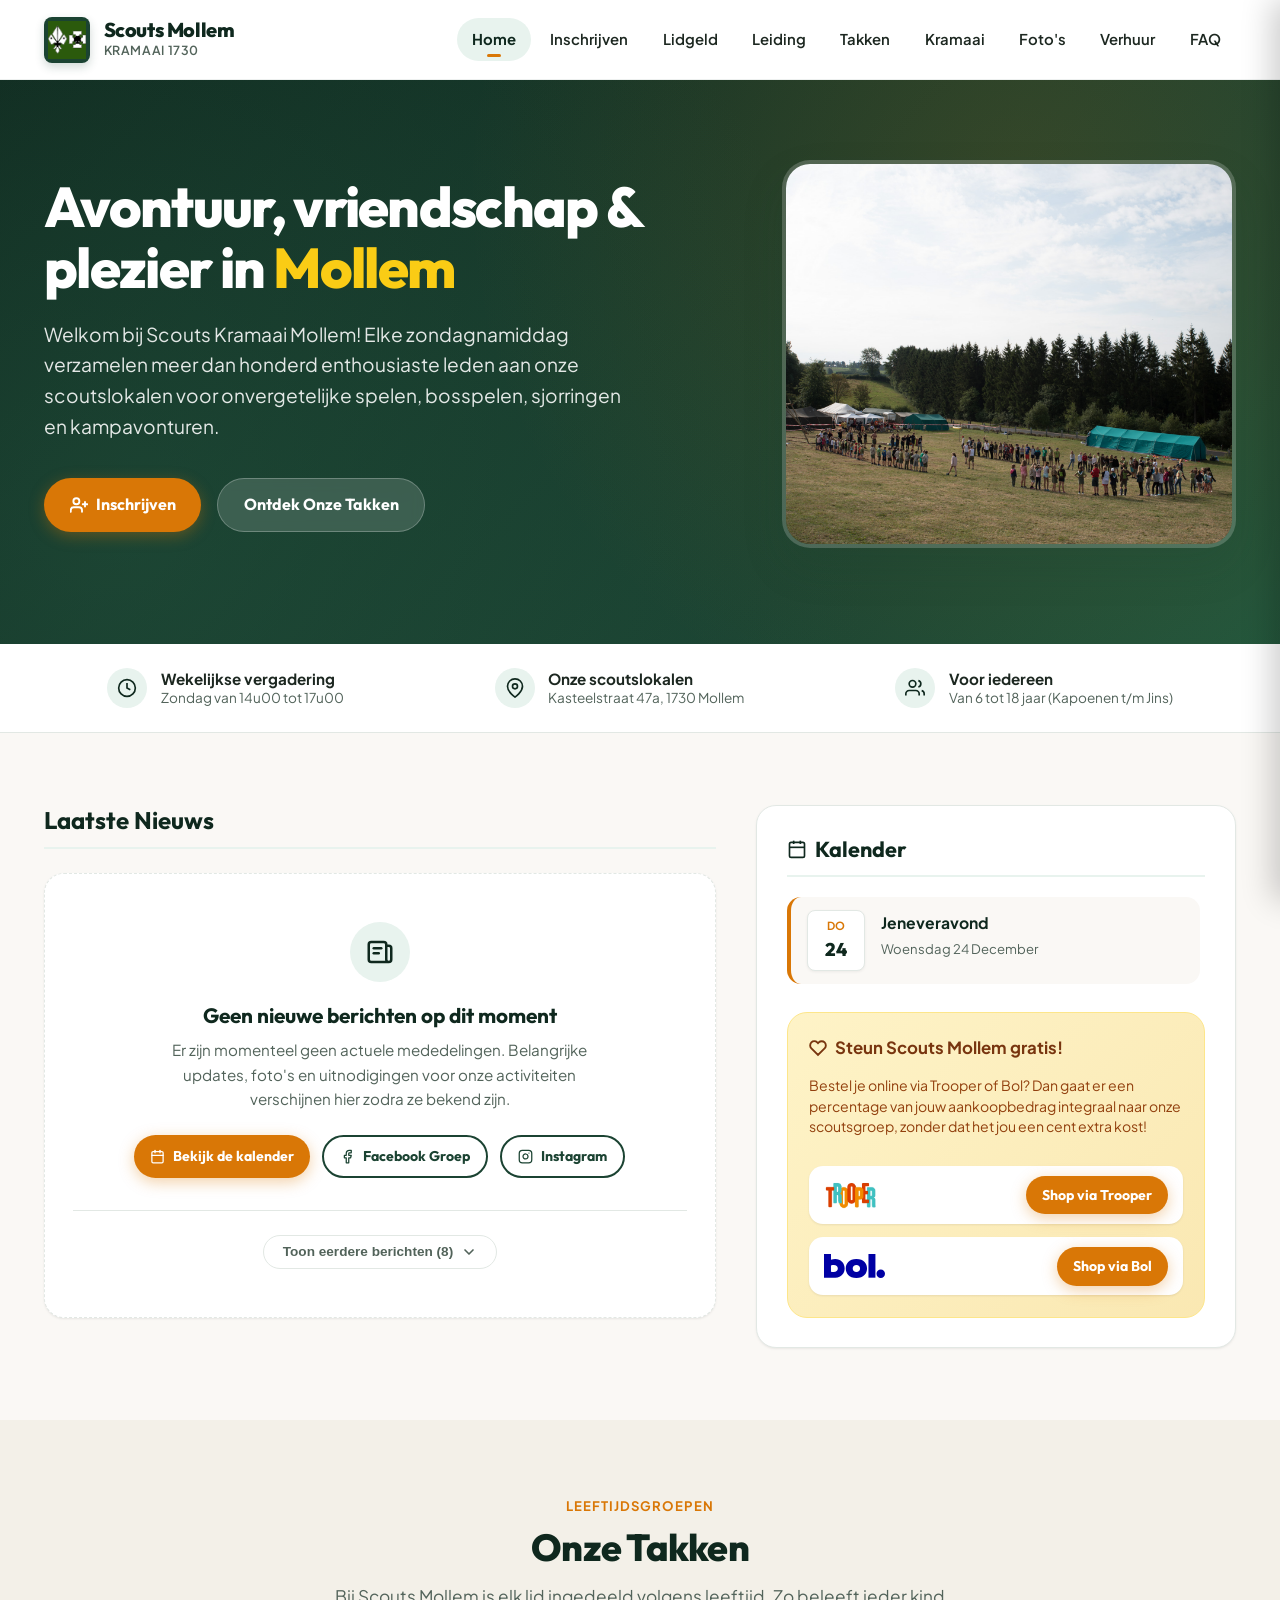
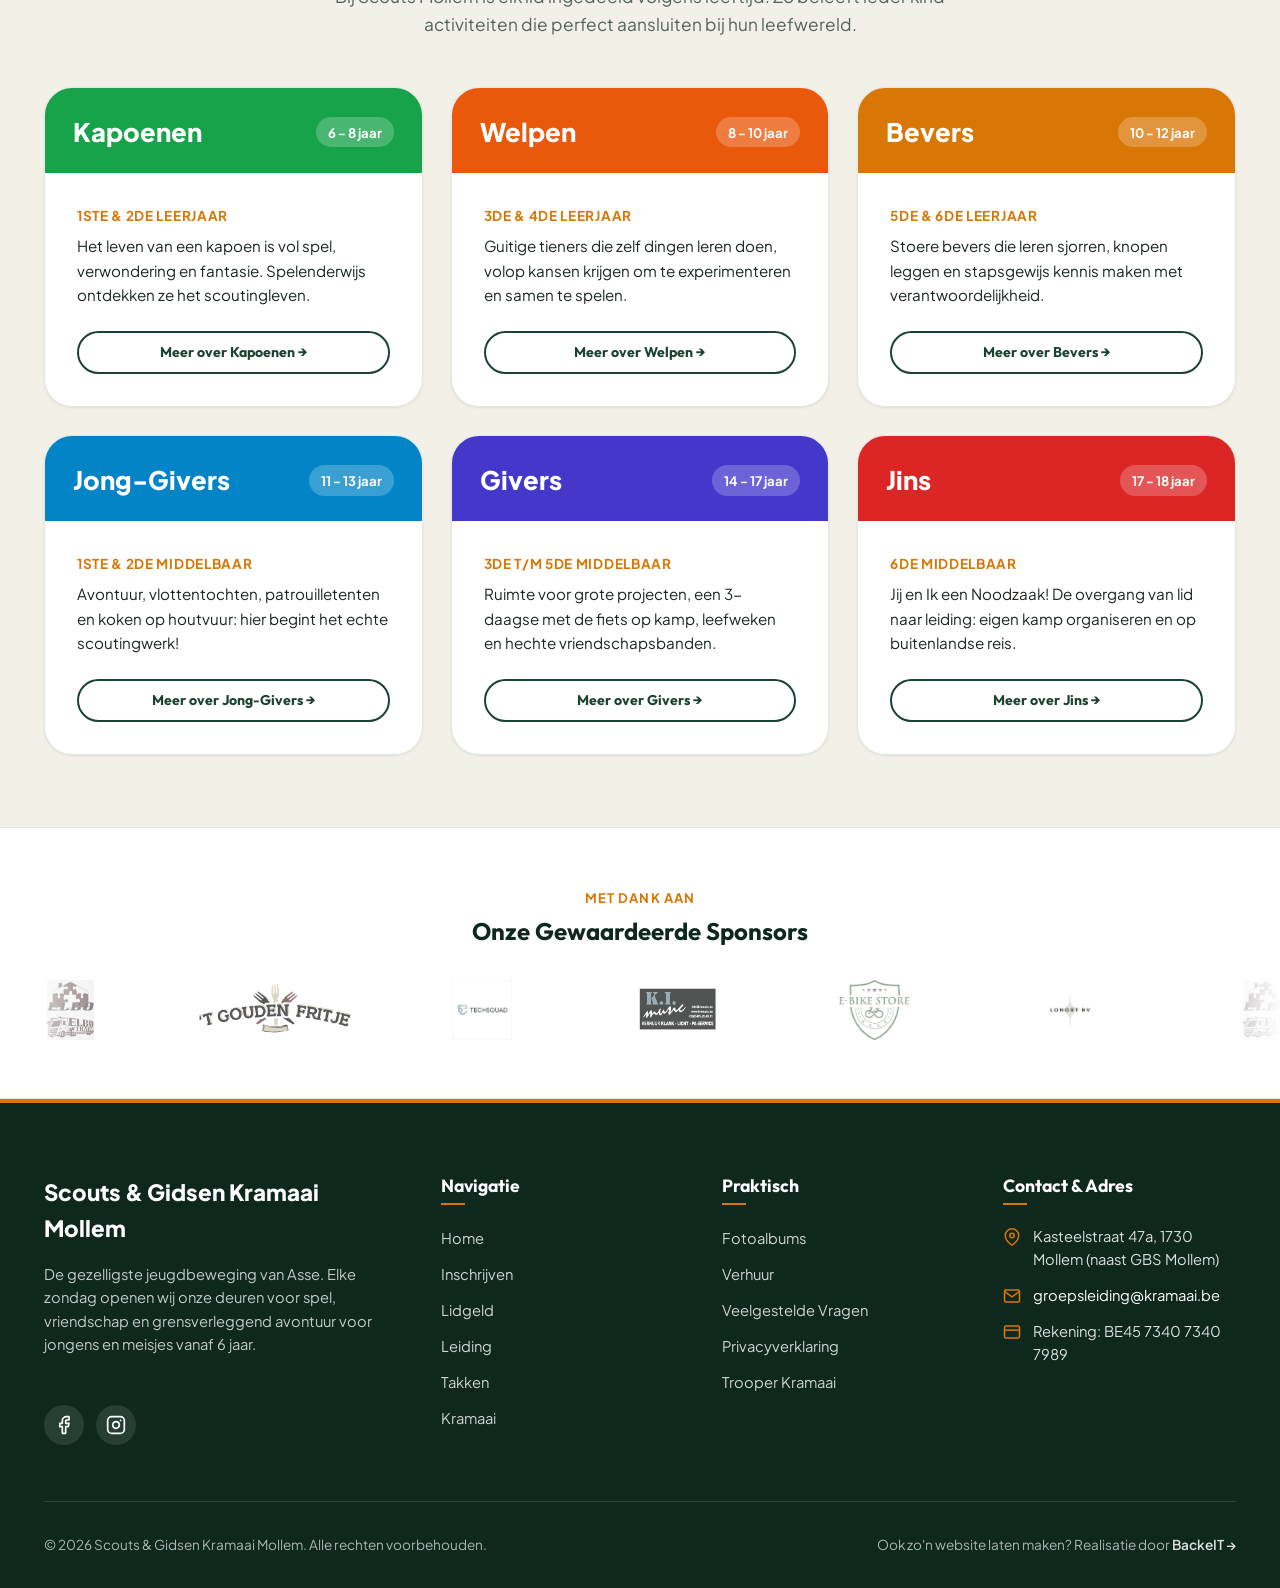
==== commit 1ff21d25: "mobile styling 3 bullet points homepage" ====
--- a/index.html
+++ b/index.html
@@ -51,50 +51,48 @@
     </section>
 
     <!-- Belangrijke Info Strook -->
-    <section style="background:var(--color-surface); border-bottom:1px solid var(--color-border); padding:1.5rem 0;">
-      <div class="container"
-        style="display:flex; flex-wrap:wrap; justify-content:space-around; gap:1.5rem; text-align:center;">
-        <div style="display:flex; align-items:center; gap:0.75rem;">
-          <div
-            style="width:40px; height:40px; border-radius:50%; background:var(--color-primary-subtle); display:flex; align-items:center; justify-content:center; color:var(--color-primary-dark);">
-            <svg width="20" height="20" viewBox="0 0 24 24" fill="none" stroke="currentColor" stroke-width="2">
-              <circle cx="12" cy="12" r="10"></circle>
-              <polyline points="12 6 12 12 16 14"></polyline>
-            </svg>
-          </div>
-          <div style="text-align:left;">
-            <div style="font-weight:700; font-size:0.95rem;">Wekelijkse vergadering</div>
-            <div style="font-size:0.85rem; color:var(--color-text-muted);">Zondag van 14u00 tot 17u00</div>
-          </div>
-        </div>
-
-        <div style="display:flex; align-items:center; gap:0.75rem;">
-          <div
-            style="width:40px; height:40px; border-radius:50%; background:var(--color-primary-subtle); display:flex; align-items:center; justify-content:center; color:var(--color-primary-dark);">
-            <svg width="20" height="20" viewBox="0 0 24 24" fill="none" stroke="currentColor" stroke-width="2">
-              <path d="M21 10c0 7-9 13-9 13s-9-6-9-13a9 9 0 0 1 18 0z"></path>
-              <circle cx="12" cy="10" r="3"></circle>
-            </svg>
-          </div>
-          <div style="text-align:left;">
-            <div style="font-weight:700; font-size:0.95rem;">Onze scoutslokalen</div>
-            <div style="font-size:0.85rem; color:var(--color-text-muted);">Kasteelstraat 47a, 1730 Mollem</div>
-          </div>
-        </div>
-
-        <div style="display:flex; align-items:center; gap:0.75rem;">
-          <div
-            style="width:40px; height:40px; border-radius:50%; background:var(--color-primary-subtle); display:flex; align-items:center; justify-content:center; color:var(--color-primary-dark);">
-            <svg width="20" height="20" viewBox="0 0 24 24" fill="none" stroke="currentColor" stroke-width="2">
-              <path d="M17 21v-2a4 4 0 0 0-4-4H5a4 4 0 0 0-4 4v2"></path>
-              <circle cx="9" cy="7" r="4"></circle>
-              <path d="M23 21v-2a4 4 0 0 0-3-3.87"></path>
-              <path d="M16 3.13a4 4 0 0 1 0 7.75"></path>
-            </svg>
-          </div>
-          <div style="text-align:left;">
-            <div style="font-weight:700; font-size:0.95rem;">Voor iedereen</div>
-            <div style="font-size:0.85rem; color:var(--color-text-muted);">Van 6 tot 18 jaar (Kapoenen t/m Jins)</div>
+    <section class="info-strip">
+      <div class="container">
+        <div class="info-strip-inner">
+          <div class="info-strip-item">
+            <div class="info-strip-icon">
+              <svg width="20" height="20" viewBox="0 0 24 24" fill="none" stroke="currentColor" stroke-width="2">
+                <circle cx="12" cy="12" r="10"></circle>
+                <polyline points="12 6 12 12 16 14"></polyline>
+              </svg>
+            </div>
+            <div class="info-strip-content">
+              <div class="info-strip-title">Wekelijkse vergadering</div>
+              <div class="info-strip-subtitle">Zondag van 14u00 tot 17u00</div>
+            </div>
+          </div>
+
+          <div class="info-strip-item">
+            <div class="info-strip-icon">
+              <svg width="20" height="20" viewBox="0 0 24 24" fill="none" stroke="currentColor" stroke-width="2">
+                <path d="M21 10c0 7-9 13-9 13s-9-6-9-13a9 9 0 0 1 18 0z"></path>
+                <circle cx="12" cy="10" r="3"></circle>
+              </svg>
+            </div>
+            <div class="info-strip-content">
+              <div class="info-strip-title">Onze scoutslokalen</div>
+              <div class="info-strip-subtitle">Kasteelstraat 47a, 1730 Mollem</div>
+            </div>
+          </div>
+
+          <div class="info-strip-item">
+            <div class="info-strip-icon">
+              <svg width="20" height="20" viewBox="0 0 24 24" fill="none" stroke="currentColor" stroke-width="2">
+                <path d="M17 21v-2a4 4 0 0 0-4-4H5a4 4 0 0 0-4 4v2"></path>
+                <circle cx="9" cy="7" r="4"></circle>
+                <path d="M23 21v-2a4 4 0 0 0-3-3.87"></path>
+                <path d="M16 3.13a4 4 0 0 1 0 7.75"></path>
+              </svg>
+            </div>
+            <div class="info-strip-content">
+              <div class="info-strip-title">Voor iedereen</div>
+              <div class="info-strip-subtitle">Van 6 tot 18 jaar (Kapoenen t/m Jins)</div>
+            </div>
           </div>
         </div>
       </div>
--- a/assets/css/style.css
+++ b/assets/css/style.css
@@ -472,6 +472,57 @@
   font-size: 0.88rem;
 }
 
+/* Belangrijke Info Strook */
+.info-strip {
+  background: var(--color-surface);
+  border-bottom: 1px solid var(--color-border);
+  padding: 1.5rem 0;
+}
+
+.info-strip-inner {
+  display: flex;
+  flex-wrap: wrap;
+  justify-content: space-around;
+  align-items: center;
+  gap: 1.5rem;
+}
+
+.info-strip-item {
+  display: flex;
+  align-items: center;
+  gap: 0.85rem;
+}
+
+.info-strip-icon {
+  width: 40px;
+  height: 40px;
+  flex-shrink: 0;
+  border-radius: 50%;
+  background: var(--color-primary-subtle);
+  display: flex;
+  align-items: center;
+  justify-content: center;
+  color: var(--color-primary-dark);
+}
+
+.info-strip-content {
+  text-align: left;
+  min-width: 0;
+}
+
+.info-strip-title {
+  font-weight: 700;
+  font-size: 0.95rem;
+  color: var(--color-text-main);
+  line-height: 1.3;
+}
+
+.info-strip-subtitle {
+  font-size: 0.85rem;
+  color: var(--color-text-muted);
+  line-height: 1.3;
+}
+
 /* ==========================================================================
    Secties & Lay-out
    ========================================================================== */
@@ -1731,6 +1782,15 @@
     grid-template-columns: 1fr;
     gap: 2rem;
   }
+
+  .info-strip-inner {
+    flex-direction: column;
+    align-items: flex-start;
+    width: fit-content;
+    max-width: 100%;
+    margin: 0 auto;
+    gap: 1.25rem;
+  }
 }
 
 @media (max-width: 640px) {
